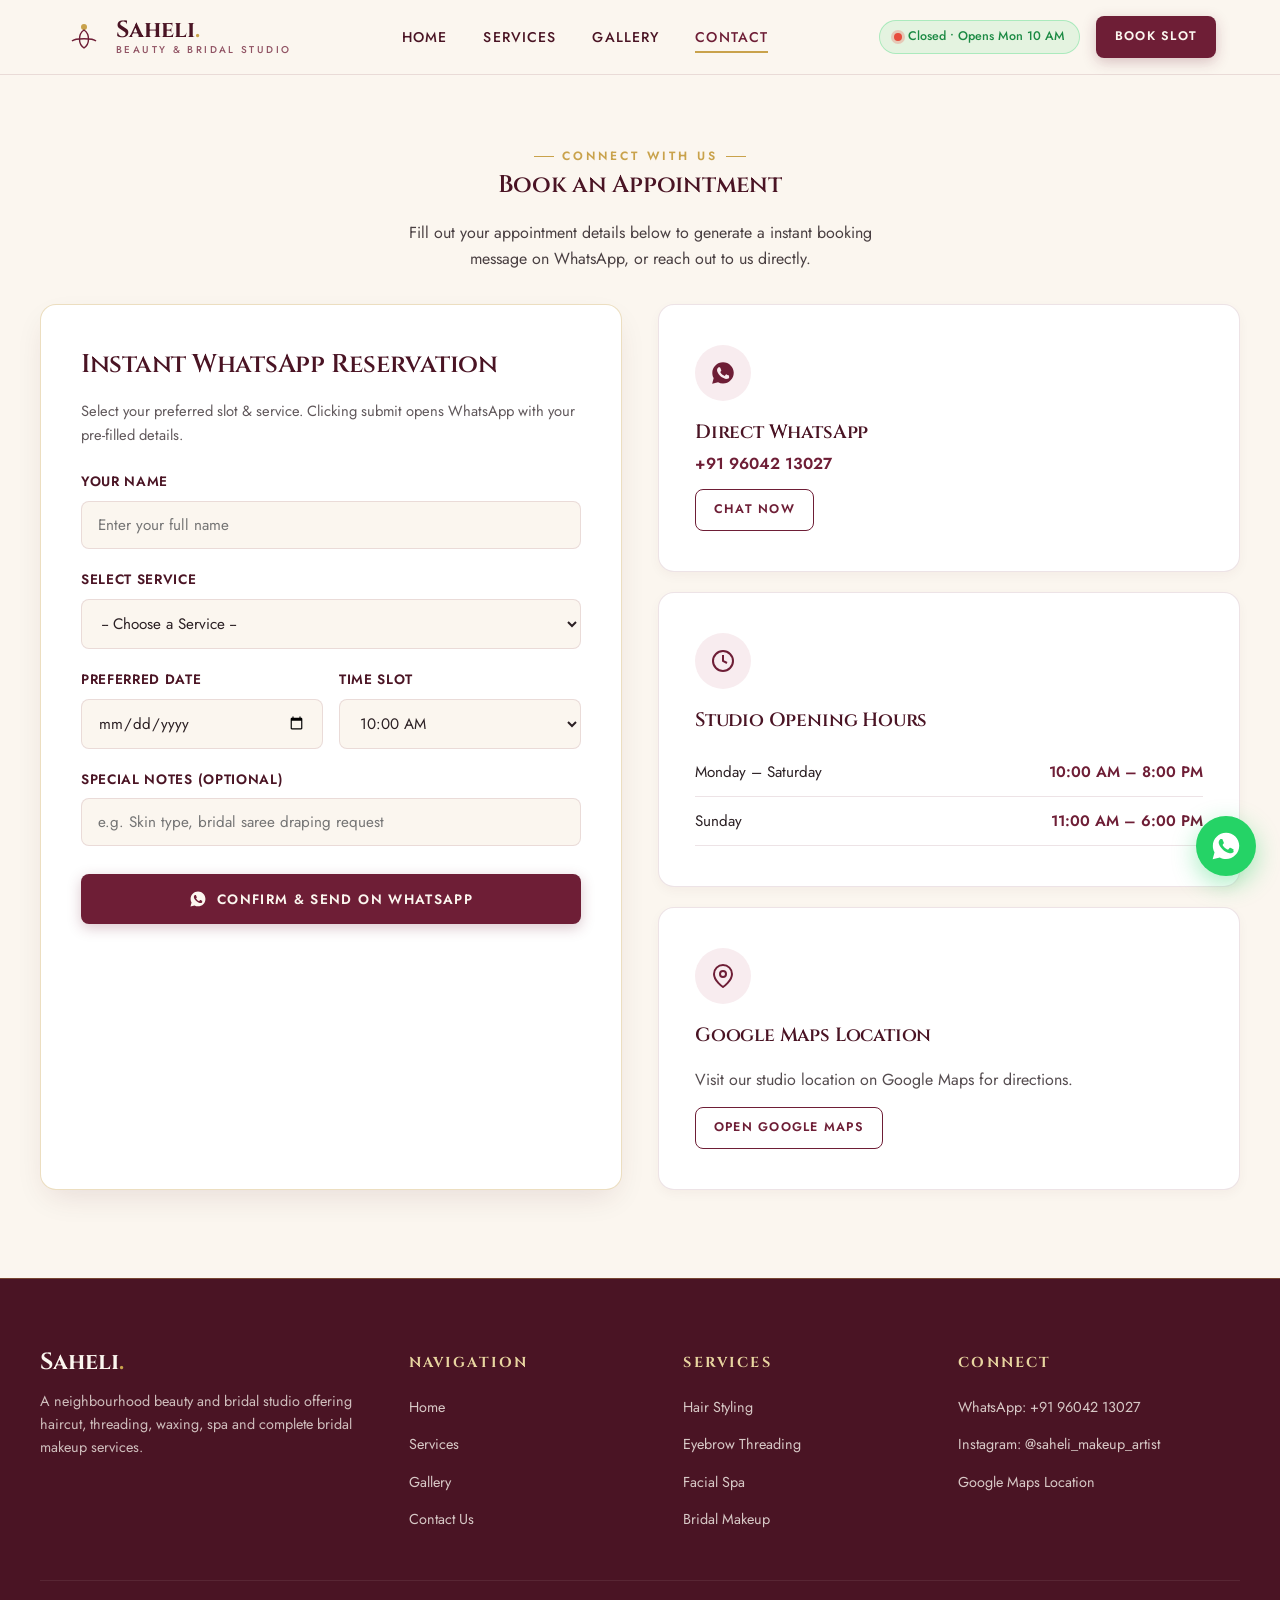
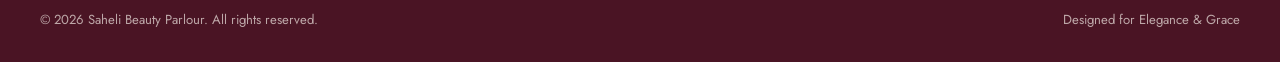
==== contact.html @ 31b6a403 "Complete luxury Saheli Beauty Parlour website ready for GitHub Pages" ====
<!DOCTYPE html>
<html lang="en">
<head>
<meta charset="UTF-8">
<meta name="viewport" content="width=device-width, initial-scale=1.0">
<title>Contact &amp; Book Appointment — Saheli Beauty Parlour</title>
<meta name="description" content="Book an appointment with Saheli Beauty Parlour on WhatsApp +91 96042 13027, visit our studio, or view working hours.">
<link rel="icon" type="image/svg+xml" href="favicon.svg">
<meta property="og:title" content="Contact — Saheli Beauty Parlour">
<meta property="og:description" content="Book an appointment via WhatsApp or visit our beauty studio.">
<meta property="og:type" content="website">
<meta name="theme-color" content="#6E1E36">
<link rel="stylesheet" href="style.css">
</head>
<body>

<header class="site-header">
  <nav class="nav">
    <a href="index.html" class="brand">
      <svg class="brand-mark" viewBox="0 0 40 40" aria-hidden="true">
        <circle cx="20" cy="10" r="3"/>
        <path d="M20 13c-6 4-6 14 0 18 6-4 6-14 0-18Z"/>
        <path d="M8 24c3-3 21-3 24 0"/>
      </svg>
      <span class="wordmark">Saheli<span>.</span><small>Beauty &amp; Bridal Studio</small></span>
    </a>

    <button class="nav-toggle" id="navToggle" aria-label="Toggle menu" aria-expanded="false">
      <svg width="26" height="26" viewBox="0 0 24 24" fill="none" stroke="currentColor" stroke-width="1.8"><line x1="3" y1="6" x2="21" y2="6"/><line x1="3" y1="12" x2="21" y2="12"/><line x1="3" y1="18" x2="21" y2="18"/></svg>
    </button>

    <ul class="nav-links" id="navLinks">
      <li><a href="index.html">Home</a></li>
      <li><a href="index.html#services">Services</a></li>
      <li><a href="gallery.html">Gallery</a></li>
      <li><a href="contact.html" aria-current="page">Contact</a></li>
    </ul>

    <div class="nav-actions">
      <div class="store-status" id="storeStatus">
        <span class="status-dot"></span> Open Now
      </div>
      <a class="btn btn-solid btn-sm" href="https://wa.me/919604213027?text=Hi%20Saheli%20Beauty%20Parlour%2C%20I%27d%20like%20to%20book%20an%20appointment" target="_blank" rel="noopener">Book Slot</a>
    </div>
  </nav>
</header>

<section class="gallery-hero">
  <span class="eyebrow">Connect With Us</span>
  <h1>Book an Appointment</h1>
  <p style="max-width:520px; margin:16px auto 0; opacity:0.85;">Fill out your appointment details below to generate a instant booking message on WhatsApp, or reach out to us directly.</p>
</section>

<section style="padding-top:0;">
  <div class="contact-grid">
    
    <!-- Interactive Appointment Booking Form -->
    <div class="booking-form-box">
      <h3 style="font-size:1.6rem; margin-bottom:8px;">Instant WhatsApp Reservation</h3>
      <p style="opacity:0.75; font-size:0.92rem; margin-bottom:24px;">Select your preferred slot &amp; service. Clicking submit opens WhatsApp with your pre-filled details.</p>

      <form onsubmit="sendWhatsAppBooking(event)">
        <div class="form-group">
          <label for="bookName">Your Name</label>
          <input type="text" id="bookName" class="form-control" placeholder="Enter your full name" required>
        </div>

        <div class="form-group">
          <label for="bookService">Select Service</label>
          <select id="bookService" class="form-control" required>
            <option value="">-- Choose a Service --</option>
            <option value="Hair Cut & Styling">Hair Cut &amp; Styling</option>
            <option value="Eyebrow Threading">Eyebrow &amp; Facial Threading</option>
            <option value="Full / Half Body Waxing">Full / Half Body Waxing</option>
            <option value="Relaxing Facial Spa">Relaxing Facial Spa</option>
            <option value="Party Makeup">Party / Occasion Makeup</option>
            <option value="Complete HD Bridal Package">Complete HD Bridal Package</option>
            <option value="Multiple Services">Multiple Services / Consultation</option>
          </select>
        </div>

        <div style="display:grid; grid-template-columns:1fr 1fr; gap:16px;">
          <div class="form-group">
            <label for="bookDate">Preferred Date</label>
            <input type="date" id="bookDate" class="form-control" required>
          </div>
          <div class="form-group">
            <label for="bookTime">Time Slot</label>
            <select id="bookTime" class="form-control" required>
              <option value="10:00 AM">10:00 AM</option>
              <option value="11:30 AM">11:30 AM</option>
              <option value="01:00 PM">01:00 PM</option>
              <option value="03:00 PM">03:00 PM</option>
              <option value="05:00 PM">05:00 PM</option>
              <option value="06:30 PM">06:30 PM</option>
            </select>
          </div>
        </div>

        <div class="form-group">
          <label for="bookNotes">Special Notes (Optional)</label>
          <input type="text" id="bookNotes" class="form-control" placeholder="e.g. Skin type, bridal saree draping request">
        </div>

        <button type="submit" class="btn btn-solid" style="width:100%; margin-top:8px;">
          <svg width="18" height="18" viewBox="0 0 24 24" fill="currentColor"><path d="M12.04 2C6.58 2 2.13 6.45 2.13 11.91c0 1.71.44 3.36 1.28 4.82L2 22l5.4-1.36c1.39.75 2.96 1.15 4.6 1.15h.01c5.46 0 9.91-4.45 9.91-9.91C21.92 6.45 17.5 2 12.04 2zm5.8 14.05c-.24.67-1.4 1.29-1.93 1.36-.5.07-1.11.1-1.79-.11-.41-.13-.94-.3-1.62-.6-2.85-1.23-4.7-4.11-4.84-4.3-.14-.19-1.16-1.54-1.16-2.94 0-1.4.73-2.09.99-2.37.26-.28.57-.35.76-.35h.55c.18 0 .42-.03.65.5.24.57.82 1.97.89 2.11.07.14.12.31.02.5-.09.19-.14.31-.28.47-.14.16-.29.36-.42.48-.14.13-.28.28-.13.55.16.28.7 1.16 1.51 1.88 1.04.93 1.91 1.22 2.19 1.36.28.14.44.12.6-.07.16-.19.68-.79.86-1.06.18-.28.35-.23.6-.14.24.09 1.55.73 1.81.87.28.13.46.19.53.3.07.11.07.65-.17 1.32z"/></svg>
          Confirm &amp; Send on WhatsApp
        </button>
      </form>
    </div>

    <!-- Contact Info Cards -->
    <div style="display:flex; flex-direction:column; gap:20px;">
      
      <div class="contact-card">
        <div class="contact-card-icon">
          <svg width="26" height="26" viewBox="0 0 24 24" fill="currentColor"><path d="M12.04 2C6.58 2 2.13 6.45 2.13 11.91c0 1.71.44 3.36 1.28 4.82L2 22l5.4-1.36c1.39.75 2.96 1.15 4.6 1.15h.01c5.46 0 9.91-4.45 9.91-9.91C21.92 6.45 17.5 2 12.04 2zm5.8 14.05c-.24.67-1.4 1.29-1.93 1.36-.5.07-1.11.1-1.79-.11-.41-.13-.94-.3-1.62-.6-2.85-1.23-4.7-4.11-4.84-4.3-.14-.19-1.16-1.54-1.16-2.94 0-1.4.73-2.09.99-2.37.26-.28.57-.35.76-.35h.55c.18 0 .42-.03.65.5.24.57.82 1.97.89 2.11.07.14.12.31.02.5-.09.19-.14.31-.28.47-.14.16-.29.36-.42.48-.14.13-.28.28-.13.55.16.28.7 1.16 1.51 1.88 1.04.93 1.91 1.22 2.19 1.36.28.14.44.12.6-.07.16-.19.68-.79.86-1.06.18-.28.35-.23.6-.14.24.09 1.55.73 1.81.87.28.13.46.19.53.3.07.11.07.65-.17 1.32z"/></svg>
        </div>
        <div>
          <h3 style="font-size:1.2rem; margin-bottom:4px;">Direct WhatsApp</h3>
          <p style="font-weight:600; color:var(--maroon); margin:0 0 12px;">+91 96042 13027</p>
          <a class="btn btn-outline btn-sm" href="https://wa.me/919604213027?text=Hi%20Saheli%20Beauty%20Parlour" target="_blank" rel="noopener">Chat Now</a>
        </div>
      </div>

      <div class="contact-card">
        <div class="contact-card-icon">
          <svg width="24" height="24" viewBox="0 0 24 24" fill="none" stroke="currentColor" stroke-width="2"><circle cx="12" cy="12" r="10"/><polyline points="12 6 12 12 16 14"/></svg>
        </div>
        <div>
          <h3 style="font-size:1.2rem; margin-bottom:12px;">Studio Opening Hours</h3>
          <table class="hours-table">
            <tr><td>Monday – Saturday</td><td>10:00 AM – 8:00 PM</td></tr>
            <tr><td>Sunday</td><td>11:00 AM – 6:00 PM</td></tr>
          </table>
        </div>
      </div>

      <div class="contact-card">
        <div class="contact-card-icon">
          <svg width="24" height="24" viewBox="0 0 24 24" fill="none" stroke="currentColor" stroke-width="2"><path d="M21 10c0 7-9 13-9 13s-9-6-9-13a9 9 0 0 1 18 0z"/><circle cx="12" cy="10" r="3"/></svg>
        </div>
        <div>
          <h3 style="font-size:1.2rem; margin-bottom:6px;">Google Maps Location</h3>
          <p style="opacity:0.8; margin-bottom:14px;">Visit our studio location on Google Maps for directions.</p>
          <a class="btn btn-outline btn-sm" href="https://maps.app.goo.gl/TFpeDv4DukYnnSv28?g_st=ac" target="_blank" rel="noopener">Open Google Maps</a>
        </div>
      </div>

    </div>

  </div>
</section>

<footer>
  <div class="footer-grid">
    <div class="footer-brand">
      <span class="wordmark">Saheli<span>.</span></span>
      <p>A neighbourhood beauty and bridal studio offering haircut, threading, waxing, spa and complete bridal makeup services.</p>
    </div>

    <div class="footer-col">
      <h4>Navigation</h4>
      <ul class="footer-links">
        <li><a href="index.html">Home</a></li>
        <li><a href="index.html#services">Services</a></li>
        <li><a href="gallery.html">Gallery</a></li>
        <li><a href="contact.html">Contact Us</a></li>
      </ul>
    </div>

    <div class="footer-col">
      <h4>Services</h4>
      <ul class="footer-links">
        <li><a href="index.html#services">Hair Styling</a></li>
        <li><a href="index.html#services">Eyebrow Threading</a></li>
        <li><a href="index.html#services">Facial Spa</a></li>
        <li><a href="index.html#services">Bridal Makeup</a></li>
      </ul>
    </div>

    <div class="footer-col">
      <h4>Connect</h4>
      <ul class="footer-links">
        <li><a href="https://wa.me/919604213027" target="_blank" rel="noopener">WhatsApp: +91 96042 13027</a></li>
        <li><a href="https://www.instagram.com/saheli_makeup_artist/" target="_blank" rel="noopener">Instagram: @saheli_makeup_artist</a></li>
        <li><a href="https://maps.app.goo.gl/TFpeDv4DukYnnSv28?g_st=ac" target="_blank" rel="noopener">Google Maps Location</a></li>
      </ul>
    </div>
  </div>

  <div class="footer-bottom">
    <div>&copy; <span id="year"></span> Saheli Beauty Parlour. All rights reserved.</div>
    <div>Designed for Elegance &amp; Grace</div>
  </div>
</footer>

<a class="whatsapp-float" href="https://wa.me/919604213027?text=Hi%20Saheli%20Beauty%20Parlour%2C%20I%27d%20like%20to%20book%20an%20appointment" target="_blank" rel="noopener" aria-label="Chat on WhatsApp">
  <span class="whatsapp-tooltip">Book Appointment</span>
  <svg viewBox="0 0 24 24"><path d="M12.04 2C6.58 2 2.13 6.45 2.13 11.91c0 1.71.44 3.36 1.28 4.82L2 22l5.4-1.36c1.39.75 2.96 1.15 4.6 1.15h.01c5.46 0 9.91-4.45 9.91-9.91C21.92 6.45 17.5 2 12.04 2zm5.8 14.05c-.24.67-1.4 1.29-1.93 1.36-.5.07-1.11.1-1.79-.11-.41-.13-.94-.3-1.62-.6-2.85-1.23-4.7-4.11-4.84-4.3-.14-.19-1.16-1.54-1.16-2.94 0-1.4.73-2.09.99-2.37.26-.28.57-.35.76-.35h.55c.18 0 .42-.03.65.5.24.57.82 1.97.89 2.11.07.14.12.31.02.5-.09.19-.14.31-.28.47-.14.16-.29.36-.42.48-.14.13-.28.28-.13.55.16.28.7 1.16 1.51 1.88 1.04.93 1.91 1.22 2.19 1.36.28.14.44.12.6-.07.16-.19.68-.79.86-1.06.18-.28.35-.23.6-.14.24.09 1.55.73 1.81.87.28.13.46.19.53.3.07.11.07.65-.17 1.32z"/></svg>
</a>

<script src="script.js"></script>
</body>
</html>
---- style.css ----
/* =========================================================
   Saheli Beauty Parlour & Bridal Studio — Luxury Design System
   Palette:
     --ivory        #FBF6EF (Base Cream)
     --blush        #F8ECEF (Soft Rose Blush)
     --maroon       #6E1E36 (Royal Burgundy)
     --maroon-dark  #4A1424 (Deep Velvet)
     --gold         #C9A24B (Warm Champagne Gold)
     --gold-light   #E8D5A0 (Gold Accent Tint)
     --charcoal     #2B2024 (Headline & Ink)
     --white        #FFFFFF
   Typography:
     Display  — 'Cinzel', 'Marcellus', serif
     Body     — 'Jost', sans-serif
   ========================================================= */

@import url('https://fonts.googleapis.com/css2?family=Cinzel:wght@500;600;700;800&family=Marcellus&family=Jost:wght@300;400;500;600;700&display=swap');

:root {
  --ivory: #FBF6EF;
  --blush: #F8ECEF;
  --maroon: #6E1E36;
  --maroon-dark: #4A1424;
  --gold: #C9A24B;
  --gold-light: #E8D5A0;
  --gold-glow: rgba(201, 162, 75, 0.25);
  --charcoal: #2B2024;
  --white: #FFFFFF;
  --border: rgba(110, 30, 54, 0.12);
  --border-gold: rgba(201, 162, 75, 0.35);

  --max-w: 1200px;
  --radius-sm: 8px;
  --radius-md: 16px;
  --radius-lg: 24px;
  --shadow-sm: 0 4px 12px rgba(74, 20, 36, 0.04);
  --shadow-md: 0 12px 32px -8px rgba(74, 20, 36, 0.12);
  --shadow-lg: 0 24px 60px -12px rgba(74, 20, 36, 0.20);
  --transition: all 0.3s cubic-bezier(0.4, 0, 0.2, 1);
}

*, *::before, *::after {
  box-sizing: border-box;
}

html {
  scroll-behavior: smooth;
}

body {
  margin: 0;
  background-color: var(--ivory);
  color: var(--charcoal);
  font-family: 'Jost', sans-serif;
  font-weight: 400;
  line-height: 1.6;
  -webkit-font-smoothing: antialiased;
  overflow-x: hidden;
}

h1, h2, h3, .brand-text {
  font-family: 'Cinzel', 'Marcellus', serif;
  font-weight: 600;
  color: var(--maroon-dark);
  margin: 0;
  letter-spacing: -0.01em;
}

a {
  color: inherit;
  text-decoration: none;
}

img {
  max-width: 100%;
  height: auto;
  display: block;
}

.wrap {
  max-width: var(--max-w);
  margin: 0 auto;
  padding: 0 24px;
}

/* ---------------- Focus styles ---------------- */
a:focus-visible, button:focus-visible, input:focus-visible, select:focus-visible, textarea:focus-visible {
  outline: 2px solid var(--gold);
  outline-offset: 3px;
}

/* ---------------- Badge & Tag ---------------- */
.eyebrow {
  display: inline-flex;
  align-items: center;
  gap: 8px;
  font-size: 0.75rem;
  letter-spacing: 0.25em;
  text-transform: uppercase;
  color: var(--gold);
  font-weight: 600;
}
.eyebrow::before, .eyebrow::after {
  content: "";
  display: inline-block;
  width: 20px;
  height: 1px;
  background: var(--gold);
}

/* ---------------- Header & Navbar ---------------- */
.site-header {
  position: sticky;
  top: 0;
  z-index: 100;
  background: rgba(251, 246, 239, 0.92);
  backdrop-filter: blur(12px);
  -webkit-backdrop-filter: blur(12px);
  border-bottom: 1px solid var(--border);
  transition: var(--transition);
}

.nav {
  display: flex;
  align-items: center;
  justify-content: space-between;
  padding: 16px 24px;
  max-width: var(--max-w);
  margin: 0 auto;
}

.brand {
  display: flex;
  align-items: center;
  gap: 12px;
}
.brand-mark {
  width: 40px;
  height: 40px;
  flex-shrink: 0;
}
.brand-mark path {
  stroke: var(--maroon);
  stroke-width: 1.4;
  fill: none;
}
.brand-mark circle {
  fill: var(--gold);
}

.wordmark {
  font-family: 'Cinzel', serif;
  font-size: 1.45rem;
  font-weight: 700;
  color: var(--maroon-dark);
  line-height: 1;
}
.wordmark span {
  color: var(--gold);
}
.wordmark small {
  display: block;
  font-family: 'Jost', sans-serif;
  font-size: 0.62rem;
  letter-spacing: 0.24em;
  text-transform: uppercase;
  color: var(--maroon);
  opacity: 0.75;
  font-weight: 500;
  margin-top: 3px;
}

.nav-links {
  display: flex;
  align-items: center;
  gap: 36px;
  list-style: none;
  margin: 0;
  padding: 0;
}

.nav-links a {
  font-size: 0.88rem;
  font-weight: 500;
  letter-spacing: 0.08em;
  text-transform: uppercase;
  color: var(--maroon-dark);
  position: relative;
  padding: 6px 0;
  transition: color 0.2s ease;
}

.nav-links a::after {
  content: "";
  position: absolute;
  left: 0;
  bottom: 0;
  width: 100%;
  height: 2px;
  background: var(--gold);
  transform: scaleX(0);
  transform-origin: right;
  transition: transform 0.3s cubic-bezier(0.4, 0, 0.2, 1);
}

.nav-links a:hover,
.nav-links a[aria-current="page"] {
  color: var(--maroon);
}

.nav-links a:hover::after,
.nav-links a[aria-current="page"]::after {
  transform: scaleX(1);
  transform-origin: left;
}

.nav-actions {
  display: flex;
  align-items: center;
  gap: 16px;
}

.store-status {
  display: inline-flex;
  align-items: center;
  gap: 6px;
  padding: 6px 14px;
  background: rgba(37, 211, 102, 0.1);
  border: 1px solid rgba(37, 211, 102, 0.3);
  border-radius: 999px;
  font-size: 0.78rem;
  font-weight: 500;
  color: #1b8a43;
}
.status-dot {
  width: 8px;
  height: 8px;
  border-radius: 50%;
  background: #25D366;
  box-shadow: 0 0 0 3px rgba(37, 211, 102, 0.25);
  animation: pulse 2s infinite;
}
@keyframes pulse {
  0% { transform: scale(0.95); box-shadow: 0 0 0 0 rgba(37, 211, 102, 0.5); }
  70% { transform: scale(1); box-shadow: 0 0 0 6px rgba(37, 211, 102, 0); }
  100% { transform: scale(0.95); box-shadow: 0 0 0 0 rgba(37, 211, 102, 0); }
}

.nav-toggle {
  display: none;
  background: none;
  border: none;
  cursor: pointer;
  color: var(--maroon-dark);
  padding: 6px;
}

/* Mobile Nav Drawer */
@media (max-width: 820px) {
  .nav-actions .store-status { display: none; }
  .nav-toggle { display: block; }
  .nav-links {
    position: fixed;
    top: 73px;
    left: 0; right: 0;
    background: var(--ivory);
    flex-direction: column;
    align-items: flex-start;
    gap: 0;
    border-bottom: 1px solid var(--border);
    max-height: 0;
    overflow: hidden;
    transition: max-height 0.4s ease, box-shadow 0.4s ease;
    box-shadow: var(--shadow-md);
  }
  .nav-links.open { max-height: 360px; }
  .nav-links li { width: 100%; border-top: 1px solid var(--border); }
  .nav-links a { display: block; padding: 16px 24px; width: 100%; }
}

/* ---------------- Buttons ---------------- */
.btn {
  display: inline-flex;
  align-items: center;
  justify-content: center;
  gap: 10px;
  padding: 14px 28px;
  font-family: 'Jost', sans-serif;
  font-size: 0.85rem;
  font-weight: 600;
  letter-spacing: 0.1em;
  text-transform: uppercase;
  border-radius: var(--radius-sm);
  cursor: pointer;
  transition: var(--transition);
  border: 1px solid transparent;
}
.btn-solid {
  background-color: var(--maroon);
  color: var(--ivory);
  box-shadow: 0 4px 14px rgba(110, 30, 54, 0.25);
}
.btn-solid:hover {
  background-color: var(--maroon-dark);
  transform: translateY(-2px);
  box-shadow: 0 8px 24px rgba(110, 30, 54, 0.35);
}
.btn-gold {
  background-color: var(--gold);
  color: #fff;
  box-shadow: 0 4px 14px rgba(201, 162, 75, 0.3);
}
.btn-gold:hover {
  background-color: #b08d3e;
  transform: translateY(-2px);
  box-shadow: 0 8px 24px rgba(201, 162, 75, 0.4);
}
.btn-outline {
  background-color: transparent;
  border-color: var(--maroon);
  color: var(--maroon);
}
.btn-outline:hover {
  background-color: var(--maroon);
  color: var(--ivory);
  transform: translateY(-2px);
}
.btn-sm {
  padding: 10px 18px;
  font-size: 0.78rem;
}

/* ---------------- Hero Section ---------------- */
.hero {
  padding: 80px 24px 72px;
  background: radial-gradient(circle at 75% 20%, rgba(201, 162, 75, 0.12) 0%, transparent 50%),
              radial-gradient(circle at 10% 80%, rgba(110, 30, 54, 0.06) 0%, transparent 50%),
              var(--ivory);
}
.hero-grid {
  max-width: var(--max-w);
  margin: 0 auto;
  display: grid;
  grid-template-columns: 1.1fr 0.9fr;
  gap: 56px;
  align-items: center;
}
@media (max-width: 900px) {
  .hero-grid { grid-template-columns: 1fr; text-align: center; gap: 40px; }
  .hero .eyebrow { justify-content: center; }
  .hero-actions { justify-content: center; }
}

.hero h1 {
  font-size: clamp(2.4rem, 5vw, 3.8rem);
  line-height: 1.12;
  margin: 16px 0 20px;
}
.hero h1 span {
  color: var(--maroon);
  font-style: italic;
}

.hero p.tagline {
  font-size: 1.1rem;
  color: var(--charcoal);
  opacity: 0.85;
  margin-bottom: 32px;
  max-width: 540px;
}

.hero-actions {
  display: flex;
  gap: 16px;
  flex-wrap: wrap;
}

.hero-stats {
  display: flex;
  gap: 32px;
  margin-top: 48px;
  padding-top: 28px;
  border-top: 1px solid var(--border);
}
@media (max-width: 900px) {
  .hero-stats { justify-content: center; }
}
.hero-stat-item .num {
  font-family: 'Cinzel', serif;
  font-size: 1.8rem;
  font-weight: 700;
  color: var(--maroon);
}
.hero-stat-item .label {
  font-size: 0.78rem;
  letter-spacing: 0.08em;
  text-transform: uppercase;
  opacity: 0.7;
}

.hero-image-wrap {
  position: relative;
}
.hero-image-frame {
  position: relative;
  border-radius: var(--radius-md);
  overflow: hidden;
  box-shadow: var(--shadow-lg);
  border: 1px solid var(--border-gold);
}
.hero-image-frame img {
  width: 100%;
  height: 480px;
  object-fit: cover;
  transition: transform 0.6s ease;
}
.hero-image-frame:hover img {
  transform: scale(1.03);
}

.hero-badge-float {
  position: absolute;
  bottom: -20px;
  left: -20px;
  background: var(--white);
  padding: 16px 24px;
  border-radius: var(--radius-md);
  box-shadow: var(--shadow-md);
  border: 1px solid var(--border-gold);
  display: flex;
  align-items: center;
  gap: 12px;
}
@media (max-width: 600px) {
  .hero-badge-float { display: none; }
}
.hero-badge-icon {
  width: 42px;
  height: 42px;
  border-radius: 50%;
  background: var(--blush);
  color: var(--maroon);
  display: flex;
  align-items: center;
  justify-content: center;
}

/* ---------------- Section Generic ---------------- */
section {
  padding: 88px 24px;
}
.section-head {
  text-align: center;
  max-width: 640px;
  margin: 0 auto 56px;
}
.section-head h2 {
  font-size: clamp(2rem, 4vw, 2.8rem);
  margin-top: 12px;
}
.section-head p {
  color: var(--charcoal);
  opacity: 0.75;
  font-size: 1rem;
  margin-top: 12px;
}

/* ---------------- Services Grid & Calculator ---------------- */
.services-section {
  background: var(--blush);
}

.services-filter-tabs {
  display: flex;
  justify-content: center;
  gap: 12px;
  margin-bottom: 40px;
  flex-wrap: wrap;
}
.tab-btn {
  padding: 10px 22px;
  border-radius: 999px;
  background: var(--white);
  border: 1px solid var(--border);
  font-family: 'Jost', sans-serif;
  font-size: 0.84rem;
  font-weight: 500;
  letter-spacing: 0.05em;
  color: var(--charcoal);
  cursor: pointer;
  transition: var(--transition);
}
.tab-btn:hover, .tab-btn.active {
  background: var(--maroon);
  color: var(--ivory);
  border-color: var(--maroon);
  box-shadow: 0 4px 12px rgba(110, 30, 54, 0.2);
}

.services-grid {
  display: grid;
  grid-template-columns: repeat(auto-fit, minmax(280px, 1fr));
  gap: 24px;
  max-width: var(--max-w);
  margin: 0 auto;
}

.service-card {
  background: var(--white);
  border-radius: var(--radius-md);
  padding: 32px 28px;
  border: 1px solid var(--border);
  box-shadow: var(--shadow-sm);
  transition: var(--transition);
  display: flex;
  flex-direction: column;
  justify-content: space-between;
  position: relative;
}
.service-card:hover {
  transform: translateY(-6px);
  box-shadow: var(--shadow-md);
  border-color: var(--border-gold);
}
.service-card-header {
  display: flex;
  align-items: center;
  justify-content: space-between;
  margin-bottom: 16px;
}
.service-icon-wrap {
  width: 52px;
  height: 52px;
  border-radius: 50%;
  background: var(--blush);
  display: flex;
  align-items: center;
  justify-content: center;
  color: var(--maroon);
}
.service-price-tag {
  font-family: 'Cinzel', serif;
  font-weight: 700;
  font-size: 1.1rem;
  color: var(--gold);
}

.service-card h3 {
  font-size: 1.3rem;
  margin-bottom: 10px;
}
.service-card p {
  font-size: 0.92rem;
  color: var(--charcoal);
  opacity: 0.75;
  margin-bottom: 20px;
}

.service-card-footer {
  display: flex;
  align-items: center;
  justify-content: space-between;
  padding-top: 16px;
  border-top: 1px solid var(--border);
}
.service-duration {
  font-size: 0.8rem;
  opacity: 0.6;
  display: flex;
  align-items: center;
  gap: 4px;
}

/* Calculator Banner */
.calc-banner {
  max-width: var(--max-w);
  margin: 48px auto 0;
  background: linear-gradient(135deg, var(--maroon-dark) 0%, var(--maroon) 100%);
  color: var(--ivory);
  border-radius: var(--radius-md);
  padding: 36px 40px;
  display: flex;
  align-items: center;
  justify-content: space-between;
  gap: 24px;
  box-shadow: var(--shadow-lg);
}
@media (max-width: 800px) {
  .calc-banner { flex-direction: column; text-align: center; padding: 32px 24px; }
}
.calc-info h3 { color: var(--ivory); font-size: 1.5rem; margin-bottom: 6px; }
.calc-info p { opacity: 0.85; margin: 0; font-size: 0.95rem; }

/* ---------------- About & Features ---------------- */
.about-section {
  background: var(--ivory);
}
.about-grid {
  max-width: var(--max-w);
  margin: 0 auto;
  display: grid;
  grid-template-columns: 0.9fr 1.1fr;
  gap: 64px;
  align-items: center;
}
@media (max-width: 900px) {
  .about-grid { grid-template-columns: 1fr; gap: 40px; }
}
.about-images-stack {
  position: relative;
}
.about-img-main {
  border-radius: var(--radius-md);
  box-shadow: var(--shadow-md);
  width: 90%;
}
.about-img-sub {
  position: absolute;
  bottom: -30px;
  right: 0;
  width: 55%;
  border-radius: var(--radius-md);
  border: 4px solid var(--ivory);
  box-shadow: var(--shadow-lg);
}

.feature-list {
  display: grid;
  grid-template-columns: 1fr 1fr;
  gap: 20px;
  margin-top: 32px;
}
@media (max-width: 500px) {
  .feature-list { grid-template-columns: 1fr; }
}
.feature-item {
  display: flex;
  align-items: flex-start;
  gap: 12px;
}
.feature-icon {
  width: 28px;
  height: 28px;
  border-radius: 50%;
  background: rgba(201, 162, 75, 0.2);
  color: var(--maroon);
  display: flex;
  align-items: center;
  justify-content: center;
  flex-shrink: 0;
}
.feature-item h4 {
  font-family: 'Jost', sans-serif;
  font-size: 0.95rem;
  font-weight: 600;
  margin: 0 0 2px;
}
.feature-item p {
  font-size: 0.82rem;
  opacity: 0.7;
  margin: 0;
}

/* ---------------- Testimonials ---------------- */
.testimonials-section {
  background: radial-gradient(circle at 50% 50%, rgba(248, 236, 239, 0.6) 0%, var(--ivory) 100%);
}
.testimonial-grid {
  display: grid;
  grid-template-columns: repeat(auto-fit, minmax(300px, 1fr));
  gap: 28px;
  max-width: var(--max-w);
  margin: 0 auto;
}
.testimonial-card {
  background: var(--white);
  border-radius: var(--radius-md);
  padding: 36px 30px;
  border: 1px solid var(--border);
  box-shadow: var(--shadow-sm);
  position: relative;
  transition: var(--transition);
}
.testimonial-card:hover {
  transform: translateY(-4px);
  box-shadow: var(--shadow-md);
}
.stars {
  color: var(--gold);
  font-size: 1.1rem;
  margin-bottom: 16px;
  letter-spacing: 2px;
}
.testimonial-card p {
  font-size: 0.98rem;
  font-style: italic;
  opacity: 0.85;
  margin-bottom: 24px;
  line-height: 1.7;
}
.testimonial-author {
  display: flex;
  align-items: center;
  gap: 12px;
}
.avatar-placeholder {
  width: 44px;
  height: 44px;
  border-radius: 50%;
  background: var(--maroon);
  color: var(--ivory);
  display: flex;
  align-items: center;
  justify-content: center;
  font-family: 'Cinzel', serif;
  font-weight: 700;
}
.author-info .name {
  font-family: 'Cinzel', serif;
  font-weight: 700;
  font-size: 0.95rem;
  color: var(--maroon-dark);
}
.author-info .role {
  font-size: 0.78rem;
  opacity: 0.6;
}

/* ---------------- FAQ Section ---------------- */
.faq-section {
  background: var(--white);
}
.faq-container {
  max-width: 800px;
  margin: 0 auto;
}
.faq-item {
  border-bottom: 1px solid var(--border);
}
.faq-question {
  width: 100%;
  padding: 24px 0;
  background: none;
  border: none;
  text-align: left;
  font-family: 'Jost', sans-serif;
  font-size: 1.1rem;
  font-weight: 600;
  color: var(--maroon-dark);
  cursor: pointer;
  display: flex;
  align-items: center;
  justify-content: space-between;
  gap: 16px;
}
.faq-icon {
  width: 24px;
  height: 24px;
  transition: transform 0.3s ease;
  color: var(--gold);
}
.faq-item.active .faq-icon {
  transform: rotate(180deg);
}
.faq-answer {
  max-height: 0;
  overflow: hidden;
  transition: max-height 0.3s ease, padding 0.3s ease;
}
.faq-item.active .faq-answer {
  max-height: 200px;
  padding-bottom: 24px;
}
.faq-answer p {
  margin: 0;
  color: var(--charcoal);
  opacity: 0.8;
  font-size: 0.96rem;
  line-height: 1.6;
}

/* ---------------- Gallery Page ---------------- */
.gallery-hero {
  padding: 64px 24px 32px;
  text-align: center;
}
.gallery-grid {
  display: grid;
  grid-template-columns: repeat(auto-fill, minmax(280px, 1fr));
  gap: 20px;
  max-width: var(--max-w);
  margin: 0 auto;
}
.gallery-card {
  position: relative;
  border-radius: var(--radius-sm);
  overflow: hidden;
  height: 320px;
  cursor: pointer;
  box-shadow: var(--shadow-sm);
  transition: var(--transition);
}
.gallery-card img {
  width: 100%;
  height: 100%;
  object-fit: cover;
  transition: transform 0.5s ease;
}
.gallery-card-overlay {
  position: absolute;
  inset: 0;
  background: linear-gradient(to top, rgba(74, 20, 36, 0.85) 0%, transparent 60%);
  display: flex;
  flex-direction: column;
  justify-content: flex-end;
  padding: 20px;
  color: var(--ivory);
  opacity: 0;
  transition: opacity 0.3s ease;
}
.gallery-card:hover img {
  transform: scale(1.08);
}
.gallery-card:hover .gallery-card-overlay {
  opacity: 1;
}
.gallery-card-title {
  font-family: 'Cinzel', serif;
  font-size: 1.1rem;
  margin-bottom: 4px;
}
.gallery-card-tag {
  font-size: 0.75rem;
  letter-spacing: 0.1em;
  text-transform: uppercase;
  color: var(--gold-light);
}

.gallery-state {
  text-align: center;
  padding: 40px;
  font-style: italic;
  opacity: 0.7;
}

/* Lightbox Modal */
.lightbox {
  position: fixed;
  inset: 0;
  background: rgba(42, 32, 36, 0.94);
  backdrop-filter: blur(10px);
  z-index: 200;
  display: flex;
  align-items: center;
  justify-content: center;
  padding: 32px;
}
.lightbox[hidden] { display: none; }
.lightbox img {
  max-width: 90vw;
  max-height: 85vh;
  border-radius: var(--radius-sm);
  box-shadow: var(--shadow-lg);
}
.lightbox-close {
  position: absolute;
  top: 24px;
  right: 32px;
  background: none;
  border: none;
  color: var(--ivory);
  font-size: 2.5rem;
  cursor: pointer;
  line-height: 1;
}

/* ---------------- Contact & Booking Modal Page ---------------- */
.contact-grid {
  display: grid;
  grid-template-columns: 1fr 1fr;
  gap: 36px;
  max-width: var(--max-w);
  margin: 0 auto;
}
@media (max-width: 850px) {
  .contact-grid { grid-template-columns: 1fr; }
}

.contact-card {
  background: var(--white);
  border-radius: var(--radius-md);
  padding: 40px 36px;
  border: 1px solid var(--border);
  box-shadow: var(--shadow-sm);
  display: flex;
  flex-direction: column;
  gap: 16px;
  transition: var(--transition);
}
.contact-card:hover {
  box-shadow: var(--shadow-md);
}
.contact-card-icon {
  width: 56px;
  height: 56px;
  border-radius: 50%;
  background: var(--blush);
  color: var(--maroon);
  display: flex;
  align-items: center;
  justify-content: center;
}

.booking-form-box {
  background: var(--white);
  border-radius: var(--radius-md);
  padding: 40px;
  border: 1px solid var(--border-gold);
  box-shadow: var(--shadow-md);
}
.form-group {
  margin-bottom: 20px;
}
.form-group label {
  display: block;
  font-size: 0.85rem;
  font-weight: 600;
  letter-spacing: 0.05em;
  text-transform: uppercase;
  margin-bottom: 8px;
  color: var(--maroon-dark);
}
.form-control {
  width: 100%;
  padding: 12px 16px;
  border-radius: var(--radius-sm);
  border: 1px solid var(--border);
  background: var(--ivory);
  font-family: 'Jost', sans-serif;
  font-size: 0.95rem;
  color: var(--charcoal);
  transition: var(--transition);
}
.form-control:focus {
  border-color: var(--gold);
  background: var(--white);
  box-shadow: 0 0 0 3px var(--gold-glow);
}

.hours-table {
  width: 100%;
  border-collapse: collapse;
}
.hours-table tr {
  border-bottom: 1px solid var(--border);
}
.hours-table td {
  padding: 12px 0;
  font-size: 0.95rem;
}
.hours-table td:last-child {
  text-align: right;
  font-weight: 600;
  color: var(--maroon);
}

/* ---------------- Footer ---------------- */
footer {
  background: var(--maroon-dark);
  color: var(--ivory);
  padding: 72px 24px 32px;
  border-top: 1px solid var(--border-gold);
}
.footer-grid {
  max-width: var(--max-w);
  margin: 0 auto;
  display: grid;
  grid-template-columns: 1.4fr 1fr 1fr 1.2fr;
  gap: 40px;
  padding-bottom: 48px;
}
@media (max-width: 900px) {
  .footer-grid { grid-template-columns: 1fr 1fr; gap: 32px; }
}
@media (max-width: 600px) {
  .footer-grid { grid-template-columns: 1fr; }
}

.footer-brand .wordmark { color: var(--ivory); }
.footer-brand p {
  opacity: 0.75;
  font-size: 0.9rem;
  margin-top: 14px;
  max-width: 320px;
}

.footer-col h4 {
  font-family: 'Cinzel', serif;
  font-size: 0.9rem;
  letter-spacing: 0.15em;
  text-transform: uppercase;
  color: var(--gold-light);
  margin: 0 0 20px;
}
.footer-links {
  list-style: none;
  padding: 0;
  margin: 0;
  display: flex;
  flex-direction: column;
  gap: 12px;
}
.footer-links a {
  font-size: 0.9rem;
  opacity: 0.8;
  transition: opacity 0.2s ease, color 0.2s ease;
}
.footer-links a:hover {
  opacity: 1;
  color: var(--gold-light);
}

.footer-bottom {
  max-width: var(--max-w);
  margin: 0 auto;
  padding-top: 28px;
  border-top: 1px solid rgba(251, 246, 239, 0.12);
  display: flex;
  align-items: center;
  justify-content: space-between;
  font-size: 0.82rem;
  opacity: 0.65;
}
@media (max-width: 600px) {
  .footer-bottom { flex-direction: column; gap: 12px; text-align: center; }
}

/* ---------------- Floating WhatsApp Button ---------------- */
.whatsapp-float {
  position: fixed;
  right: 24px;
  bottom: 24px;
  width: 60px;
  height: 60px;
  border-radius: 50%;
  background: #25D366;
  color: #fff;
  display: flex;
  align-items: center;
  justify-content: center;
  box-shadow: 0 8px 24px rgba(37, 211, 102, 0.4);
  z-index: 150;
  transition: transform 0.3s cubic-bezier(0.34, 1.56, 0.64, 1);
}
.whatsapp-float:hover {
  transform: scale(1.12);
}
.whatsapp-float svg {
  width: 32px;
  height: 32px;
  fill: #fff;
}
.whatsapp-tooltip {
  position: absolute;
  right: 72px;
  background: var(--maroon-dark);
  color: var(--ivory);
  padding: 6px 14px;
  border-radius: 6px;
  font-size: 0.78rem;
  white-space: nowrap;
  pointer-events: none;
  opacity: 0;
  transform: translateX(10px);
  transition: all 0.3s ease;
}
.whatsapp-float:hover .whatsapp-tooltip {
  opacity: 1;
  transform: translateX(0);
}
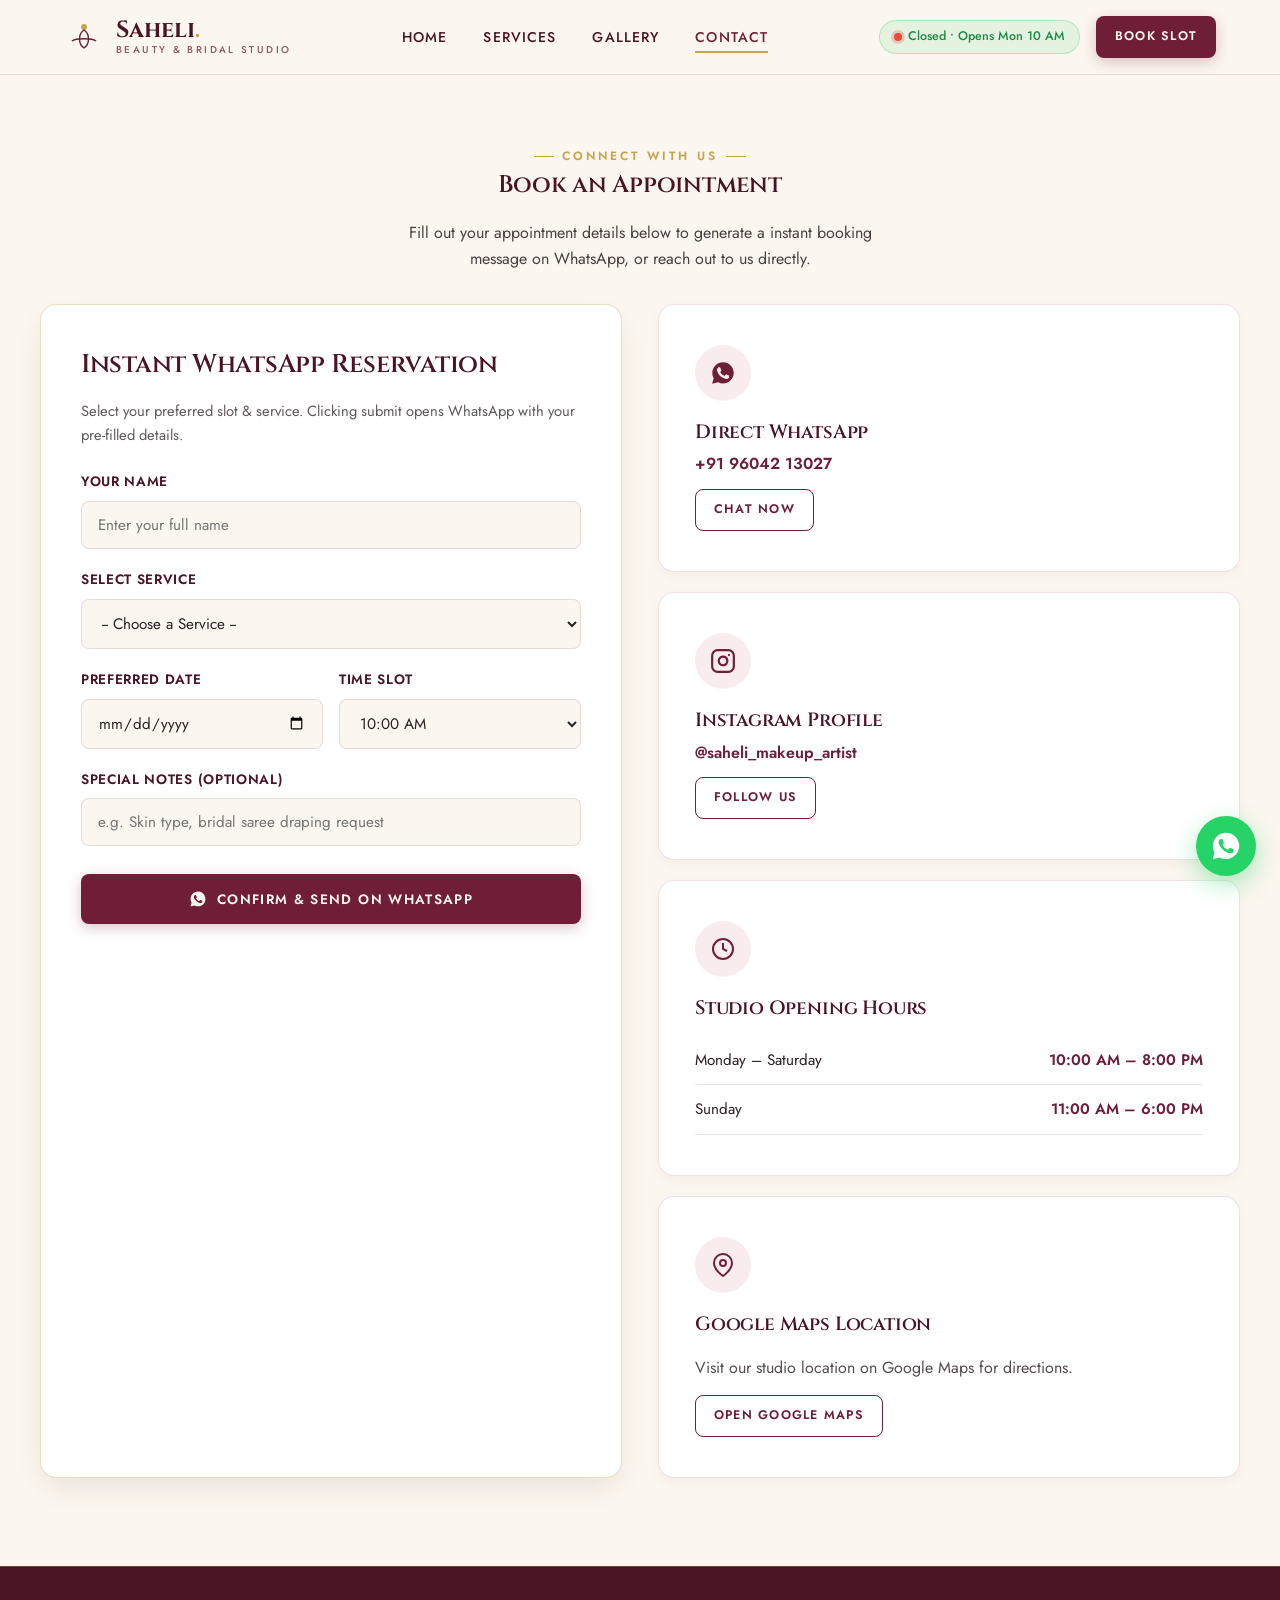
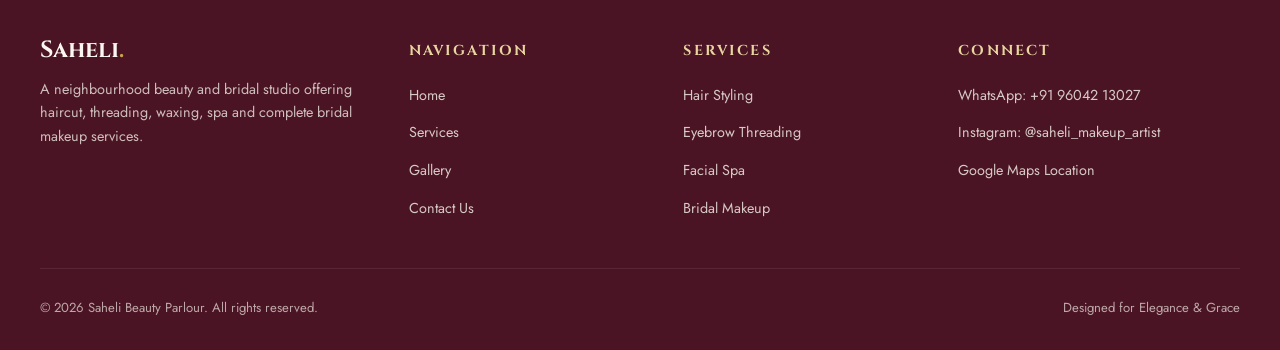
==== commit 3634bd16: "Add Instagram profile card (@saheli_makeup_artist) to Contact page" ====
--- a/contact.html
+++ b/contact.html
@@ -125,6 +125,17 @@
 
       <div class="contact-card">
         <div class="contact-card-icon">
+          <svg width="26" height="26" viewBox="0 0 24 24" fill="none" stroke="currentColor" stroke-width="2" stroke-linecap="round" stroke-linejoin="round"><rect x="2" y="2" width="20" height="20" rx="5" ry="5"></rect><path d="M16 11.37A4 4 0 1 1 12.63 8 4 4 0 0 1 16 11.37z"></path><line x1="17.5" y1="6.5" x2="17.51" y2="6.5"></line></svg>
+        </div>
+        <div>
+          <h3 style="font-size:1.2rem; margin-bottom:4px;">Instagram Profile</h3>
+          <p style="font-weight:600; color:var(--maroon); margin:0 0 12px;">@saheli_makeup_artist</p>
+          <a class="btn btn-outline btn-sm" href="https://www.instagram.com/saheli_makeup_artist/" target="_blank" rel="noopener">Follow Us</a>
+        </div>
+      </div>
+
+      <div class="contact-card">
+        <div class="contact-card-icon">
           <svg width="24" height="24" viewBox="0 0 24 24" fill="none" stroke="currentColor" stroke-width="2"><circle cx="12" cy="12" r="10"/><polyline points="12 6 12 12 16 14"/></svg>
         </div>
         <div>
@@ -200,6 +211,6 @@
   <svg viewBox="0 0 24 24"><path d="M12.04 2C6.58 2 2.13 6.45 2.13 11.91c0 1.71.44 3.36 1.28 4.82L2 22l5.4-1.36c1.39.75 2.96 1.15 4.6 1.15h.01c5.46 0 9.91-4.45 9.91-9.91C21.92 6.45 17.5 2 12.04 2zm5.8 14.05c-.24.67-1.4 1.29-1.93 1.36-.5.07-1.11.1-1.79-.11-.41-.13-.94-.3-1.62-.6-2.85-1.23-4.7-4.11-4.84-4.3-.14-.19-1.16-1.54-1.16-2.94 0-1.4.73-2.09.99-2.37.26-.28.57-.35.76-.35h.55c.18 0 .42-.03.65.5.24.57.82 1.97.89 2.11.07.14.12.31.02.5-.09.19-.14.31-.28.47-.14.16-.29.36-.42.48-.14.13-.28.28-.13.55.16.28.7 1.16 1.51 1.88 1.04.93 1.91 1.22 2.19 1.36.28.14.44.12.6-.07.16-.19.68-.79.86-1.06.18-.28.35-.23.6-.14.24.09 1.55.73 1.81.87.28.13.46.19.53.3.07.11.07.65-.17 1.32z"/></svg>
 </a>
 
-<script src="script.js"></script>
+<script src="script.js?v=3"></script>
 </body>
 </html>
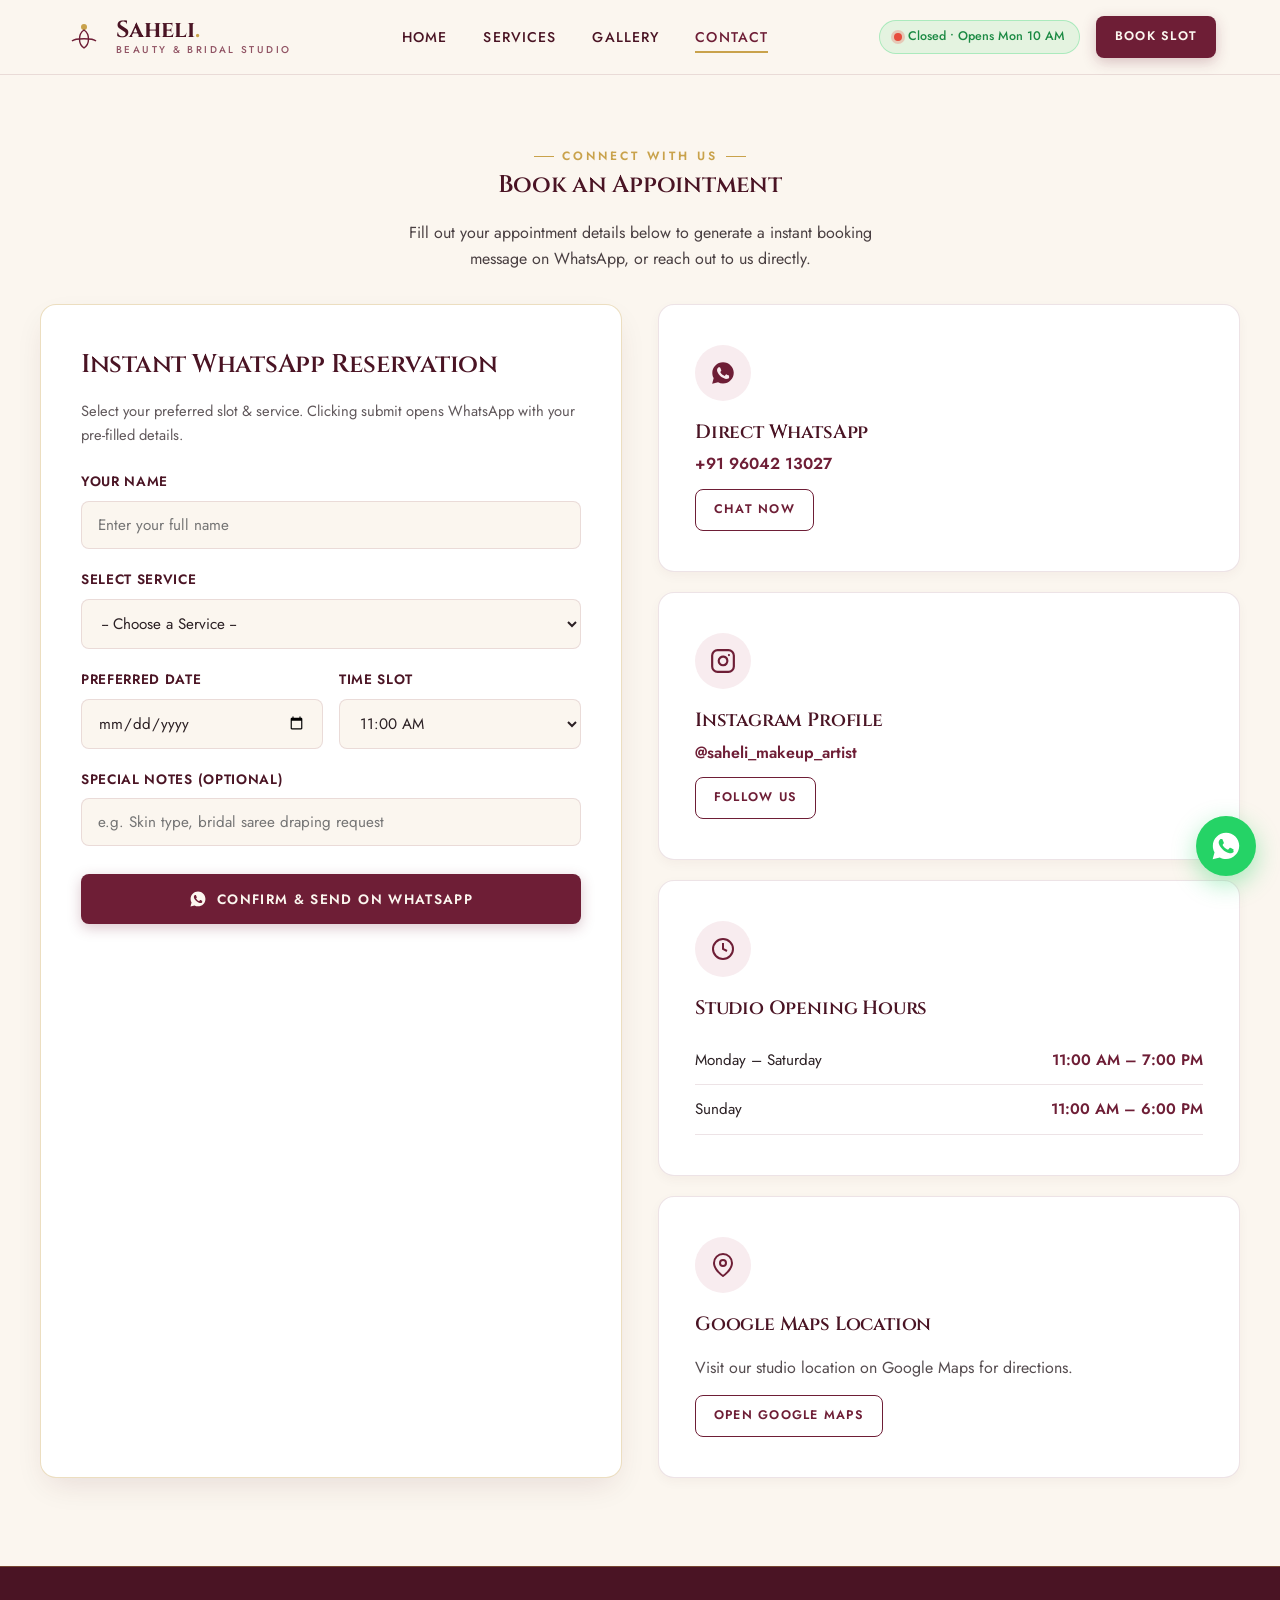
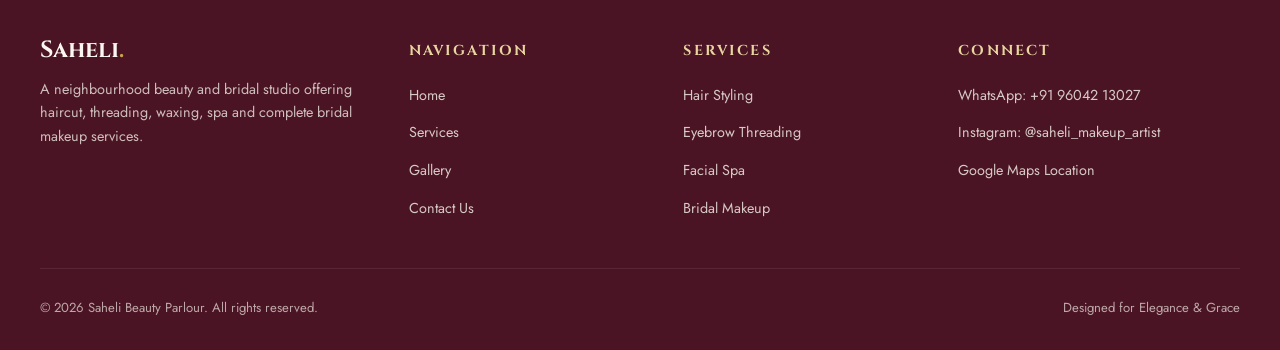
==== commit a266200b: "Update Monday to Saturday working hours to 11:00 AM - 7:00 PM" ====
--- a/contact.html
+++ b/contact.html
@@ -87,10 +87,10 @@
           <div class="form-group">
             <label for="bookTime">Time Slot</label>
             <select id="bookTime" class="form-control" required>
-              <option value="10:00 AM">10:00 AM</option>
-              <option value="11:30 AM">11:30 AM</option>
-              <option value="01:00 PM">01:00 PM</option>
-              <option value="03:00 PM">03:00 PM</option>
+              <option value="11:00 AM">11:00 AM</option>
+              <option value="12:30 PM">12:30 PM</option>
+              <option value="02:00 PM">02:00 PM</option>
+              <option value="03:30 PM">03:30 PM</option>
               <option value="05:00 PM">05:00 PM</option>
               <option value="06:30 PM">06:30 PM</option>
             </select>
@@ -141,7 +141,7 @@
         <div>
           <h3 style="font-size:1.2rem; margin-bottom:12px;">Studio Opening Hours</h3>
           <table class="hours-table">
-            <tr><td>Monday – Saturday</td><td>10:00 AM – 8:00 PM</td></tr>
+            <tr><td>Monday – Saturday</td><td>11:00 AM – 7:00 PM</td></tr>
             <tr><td>Sunday</td><td>11:00 AM – 6:00 PM</td></tr>
           </table>
         </div>
